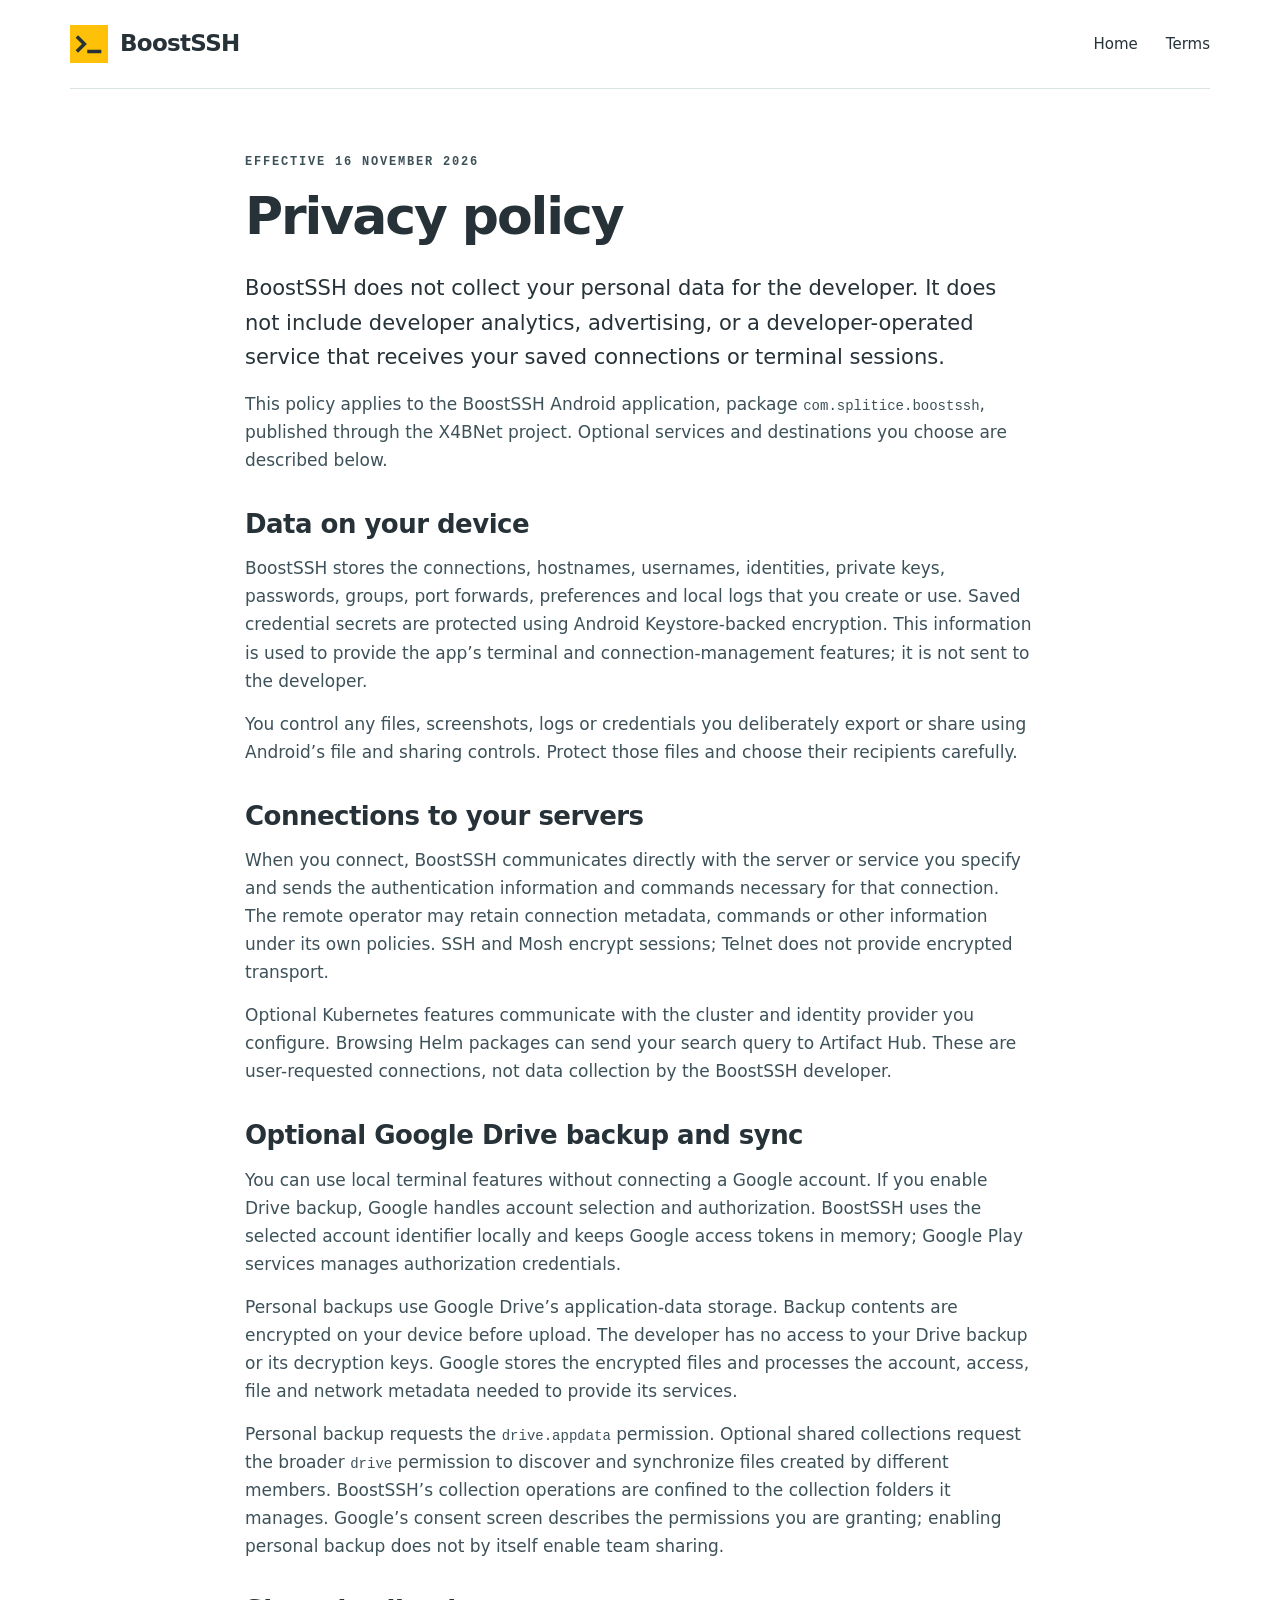
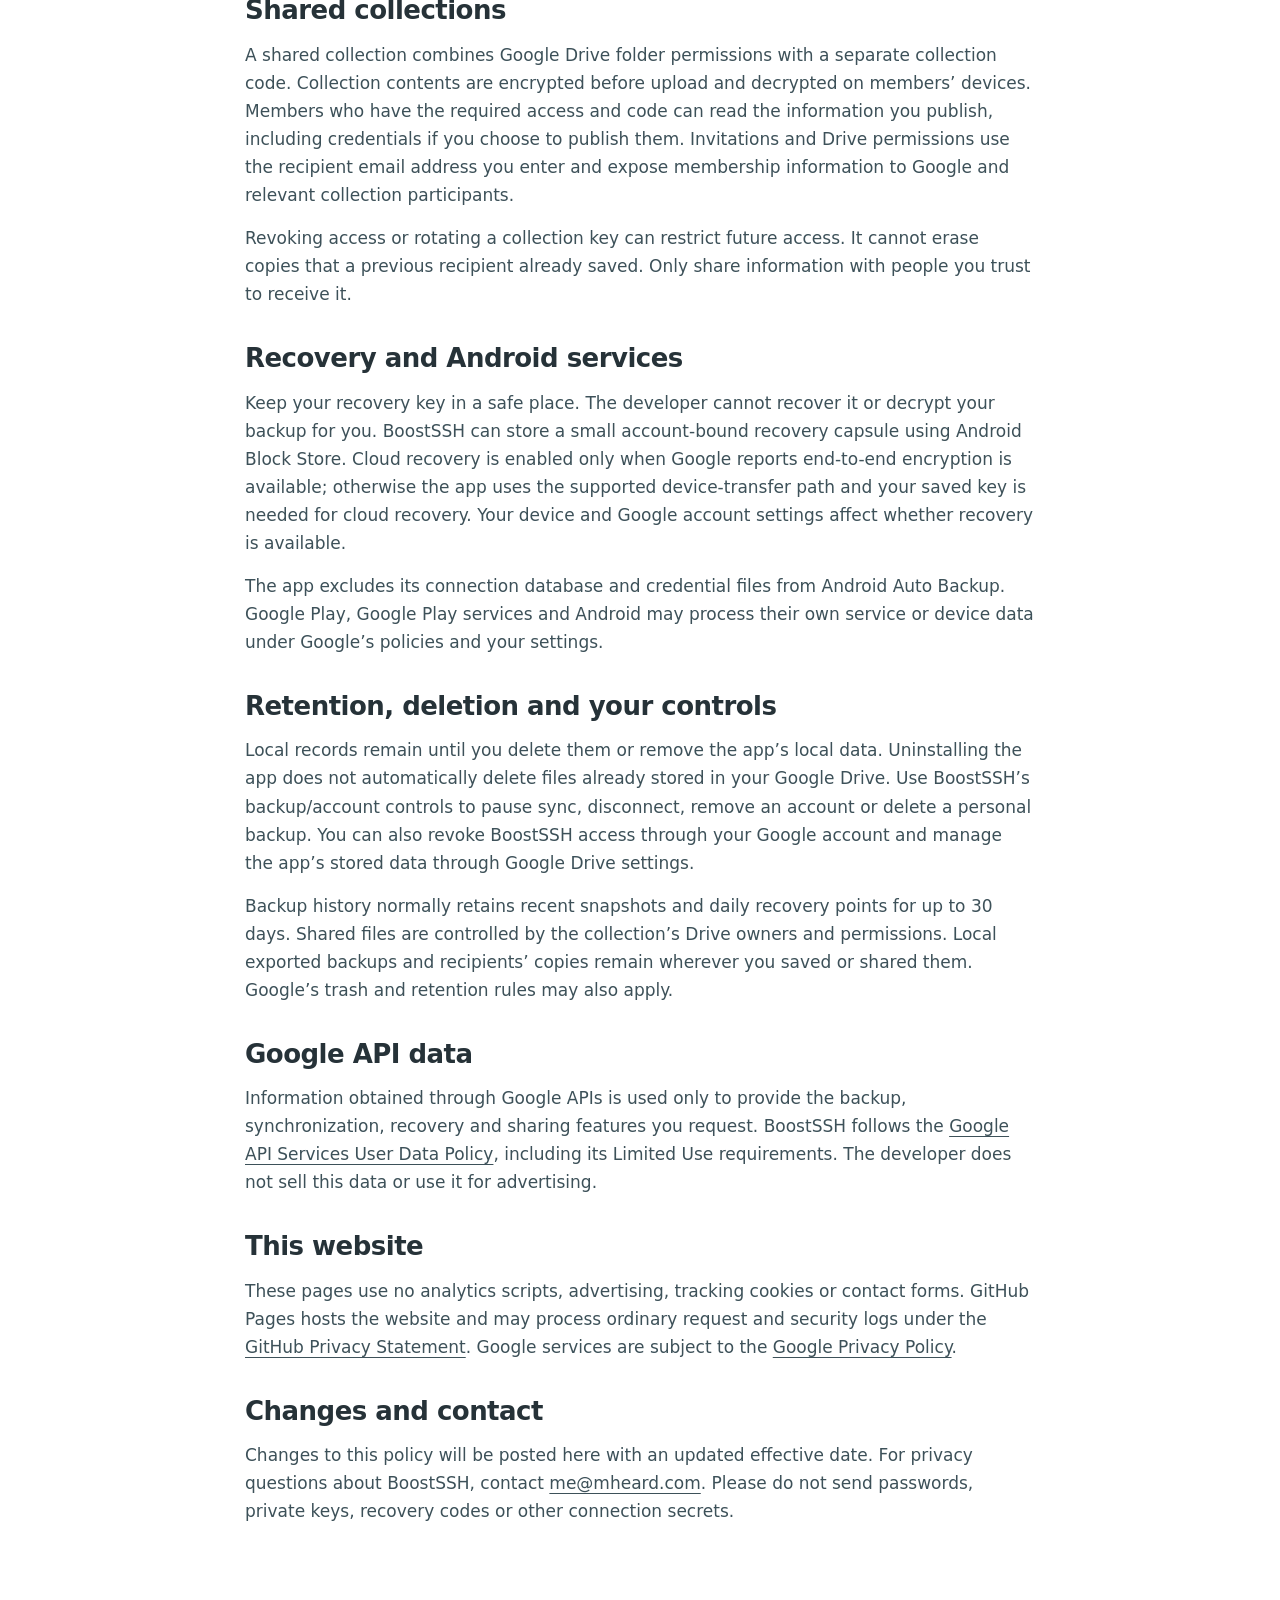
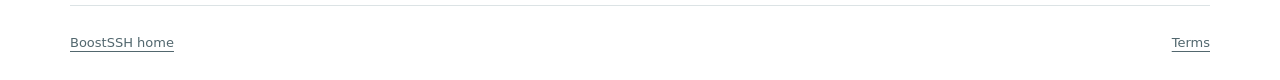
==== privacy.html @ 289b5782 "Publish BoostSSH public pages and store assets" ====
<!doctype html>
<html lang="en"><head><meta charset="utf-8"><meta name="viewport" content="width=device-width,initial-scale=1"><title>BoostSSH Privacy Policy</title><meta name="description" content="How BoostSSH handles local connections, encrypted Google Drive backups, shared collections and recovery."><link rel="icon" href="assets/icon.svg" type="image/svg+xml"><link rel="stylesheet" href="style.css"></head>
<body><header class="shell masthead"><a class="brand" href="./"><img src="assets/icon.svg" width="38" height="38" alt=""><span>BoostSSH</span></a><nav aria-label="Main"><a href="./">Home</a><a href="terms.html">Terms</a></nav></header>
<main class="document"><p class="eyebrow">EFFECTIVE 16 NOVEMBER 2026</p><h1>Privacy policy</h1><p class="lead">BoostSSH does not collect your personal data for the developer. It does not include developer analytics, advertising, or a developer-operated service that receives your saved connections or terminal sessions.</p>
<p>This policy applies to the BoostSSH Android application, package <code>com.splitice.boostssh</code>, published through the X4BNet project. Optional services and destinations you choose are described below.</p>
<h2>Data on your device</h2><p>BoostSSH stores the connections, hostnames, usernames, identities, private keys, passwords, groups, port forwards, preferences and local logs that you create or use. Saved credential secrets are protected using Android Keystore-backed encryption. This information is used to provide the app’s terminal and connection-management features; it is not sent to the developer.</p><p>You control any files, screenshots, logs or credentials you deliberately export or share using Android’s file and sharing controls. Protect those files and choose their recipients carefully.</p>
<h2>Connections to your servers</h2><p>When you connect, BoostSSH communicates directly with the server or service you specify and sends the authentication information and commands necessary for that connection. The remote operator may retain connection metadata, commands or other information under its own policies. SSH and Mosh encrypt sessions; Telnet does not provide encrypted transport.</p><p>Optional Kubernetes features communicate with the cluster and identity provider you configure. Browsing Helm packages can send your search query to Artifact Hub. These are user-requested connections, not data collection by the BoostSSH developer.</p>
<h2>Optional Google Drive backup and sync</h2><p>You can use local terminal features without connecting a Google account. If you enable Drive backup, Google handles account selection and authorization. BoostSSH uses the selected account identifier locally and keeps Google access tokens in memory; Google Play services manages authorization credentials.</p><p>Personal backups use Google Drive’s application-data storage. Backup contents are encrypted on your device before upload. The developer has no access to your Drive backup or its decryption keys. Google stores the encrypted files and processes the account, access, file and network metadata needed to provide its services.</p><p>Personal backup requests the <code>drive.appdata</code> permission. Optional shared collections request the broader <code>drive</code> permission to discover and synchronize files created by different members. BoostSSH’s collection operations are confined to the collection folders it manages. Google’s consent screen describes the permissions you are granting; enabling personal backup does not by itself enable team sharing.</p>
<h2>Shared collections</h2><p>A shared collection combines Google Drive folder permissions with a separate collection code. Collection contents are encrypted before upload and decrypted on members’ devices. Members who have the required access and code can read the information you publish, including credentials if you choose to publish them. Invitations and Drive permissions use the recipient email address you enter and expose membership information to Google and relevant collection participants.</p><p>Revoking access or rotating a collection key can restrict future access. It cannot erase copies that a previous recipient already saved. Only share information with people you trust to receive it.</p>
<h2>Recovery and Android services</h2><p>Keep your recovery key in a safe place. The developer cannot recover it or decrypt your backup for you. BoostSSH can store a small account-bound recovery capsule using Android Block Store. Cloud recovery is enabled only when Google reports end-to-end encryption is available; otherwise the app uses the supported device-transfer path and your saved key is needed for cloud recovery. Your device and Google account settings affect whether recovery is available.</p><p>The app excludes its connection database and credential files from Android Auto Backup. Google Play, Google Play services and Android may process their own service or device data under Google’s policies and your settings.</p>
<h2>Retention, deletion and your controls</h2><p>Local records remain until you delete them or remove the app’s local data. Uninstalling the app does not automatically delete files already stored in your Google Drive. Use BoostSSH’s backup/account controls to pause sync, disconnect, remove an account or delete a personal backup. You can also revoke BoostSSH access through your Google account and manage the app’s stored data through Google Drive settings.</p><p>Backup history normally retains recent snapshots and daily recovery points for up to 30 days. Shared files are controlled by the collection’s Drive owners and permissions. Local exported backups and recipients’ copies remain wherever you saved or shared them. Google’s trash and retention rules may also apply.</p>
<h2>Google API data</h2><p>Information obtained through Google APIs is used only to provide the backup, synchronization, recovery and sharing features you request. BoostSSH follows the <a href="https://developers.google.com/terms/api-services-user-data-policy">Google API Services User Data Policy</a>, including its Limited Use requirements. The developer does not sell this data or use it for advertising.</p>
<h2>This website</h2><p>These pages use no analytics scripts, advertising, tracking cookies or contact forms. GitHub Pages hosts the website and may process ordinary request and security logs under the <a href="https://docs.github.com/en/site-policy/privacy-policies/github-general-privacy-statement">GitHub Privacy Statement</a>. Google services are subject to the <a href="https://policies.google.com/privacy">Google Privacy Policy</a>.</p>
<h2>Changes and contact</h2><p>Changes to this policy will be posted here with an updated effective date. For privacy questions about BoostSSH, contact <a href="mailto:me@mheard.com">me@mheard.com</a>. Please do not send passwords, private keys, recovery codes or other connection secrets.</p>
</main><footer class="shell footer"><a href="./">BoostSSH home</a><a href="terms.html">Terms</a></footer></body></html>
---- style.css ----
:root{color-scheme:light;--ink:#263238;--muted:#52676e;--yellow:#ffc107;--paper:#fff;--line:#dce3e5}*{box-sizing:border-box}html{scroll-behavior:smooth}body{margin:0;background:var(--paper);color:var(--ink);font:17px/1.65 system-ui,-apple-system,"Segoe UI",sans-serif}a{color:inherit;text-underline-offset:4px}a:focus-visible{outline:3px solid #8c6200;outline-offset:5px}.shell{width:min(1140px,calc(100% - 64px));margin-inline:auto}.masthead{display:flex;align-items:center;justify-content:space-between;padding-block:25px;border-bottom:1px solid var(--line)}.brand{display:flex;align-items:center;gap:12px;text-decoration:none;font-size:23px;font-weight:800;letter-spacing:-.7px}nav{display:flex;gap:28px;font-size:15px}nav a{text-decoration:none}.hero{display:grid;grid-template-columns:1.15fr 1fr;gap:70px;align-items:center;padding-block:85px 95px}.eyebrow{font:700 12px/1.6 ui-monospace,SFMono-Regular,Consolas,monospace;letter-spacing:1.8px;color:var(--muted);margin:0 0 20px}h1,h2{line-height:1.13;letter-spacing:-.04em}h1{font-size:clamp(48px,6.2vw,78px);margin:0 0 25px;font-weight:800}.intro{font-size:21px;line-height:1.6;color:var(--muted);max-width:560px;margin:0 0 30px}.button{display:inline-flex;gap:30px;align-items:center;background:var(--yellow);color:var(--ink);padding:13px 21px;border-radius:6px;font-size:16px;font-weight:750;text-decoration:none}.availability{max-width:440px;font-size:12px;line-height:1.7;color:var(--muted);margin-top:16px}.terminal{background:#152127;color:#e1edf0;border:1px solid #314149;border-radius:12px;box-shadow:0 18px 60px #15212717;overflow:hidden;transform:rotate(-1deg)}.terminal-bar{height:46px;border-bottom:1px solid #314149;display:flex;align-items:center;gap:6px;padding-inline:17px}.dot{height:7px;width:7px;border-radius:50%;background:#566870}.terminal-title{font-size:10px;letter-spacing:2px;color:#9badb3;margin-left:12px}.terminal-body{padding:23px 25px 28px;font:14px/1.9 ui-monospace,SFMono-Regular,Consolas,monospace;min-height:260px}.terminal-body p{margin:0 0 11px;white-space:nowrap}.prompt,.cursor{color:#ffd349}.muted,.example-label{color:#99aeb6}.example-label{display:block;font:10px/1.5 system-ui,sans-serif;margin-top:36px}.feature-section{padding-block:55px 63px;background:#f4f6f6;border-block:1px solid var(--line)}.feature-grid{display:grid;grid-template-columns:repeat(3,1fr);gap:45px}.feature-number{font:14px ui-monospace,monospace;color:#8e6900}h2{font-size:27px;font-weight:750;margin:18px 0 14px}.feature-grid p{font-size:16px;color:var(--muted);margin:0}.privacy-note{display:grid;grid-template-columns:1fr 1.3fr;gap:70px;padding-block:64px}.privacy-note p:not(.eyebrow){margin:0 0 15px;color:var(--muted)}.privacy-note h2{font-size:35px;margin:0}.footer{display:flex;align-items:center;justify-content:space-between;gap:25px;border-top:1px solid var(--line);padding-block:26px;font-size:13px;color:var(--muted)}.footer div{display:flex;gap:25px}.document{width:min(790px,calc(100% - 48px));margin:64px auto 80px}.document h1{font-size:52px}.document h2{font-size:26px;margin-top:36px;letter-spacing:-.02em}.document p{margin:15px 0;color:#3d5159}.document .lead{font-size:21px;color:var(--ink)}code{font:14px ui-monospace,SFMono-Regular,Consolas,monospace;overflow-wrap:anywhere}@media(max-width:800px){.shell{width:calc(100% - 40px)}.masthead{padding-block:19px}.hero{grid-template-columns:1fr;gap:35px;padding-block:48px}.hero h1{font-size:58px}.intro{font-size:19px}.terminal{transform:none;max-width:500px}.feature-grid{grid-template-columns:1fr;gap:28px}.feature-grid h2{margin-top:10px}.privacy-note{grid-template-columns:1fr;gap:24px;padding-block:45px}.footer{align-items:flex-start;flex-direction:column;gap:10px}.footer div{gap:17px;flex-wrap:wrap}.document{margin-top:44px}.document h1{font-size:43px}nav{gap:18px;font-size:14px}}
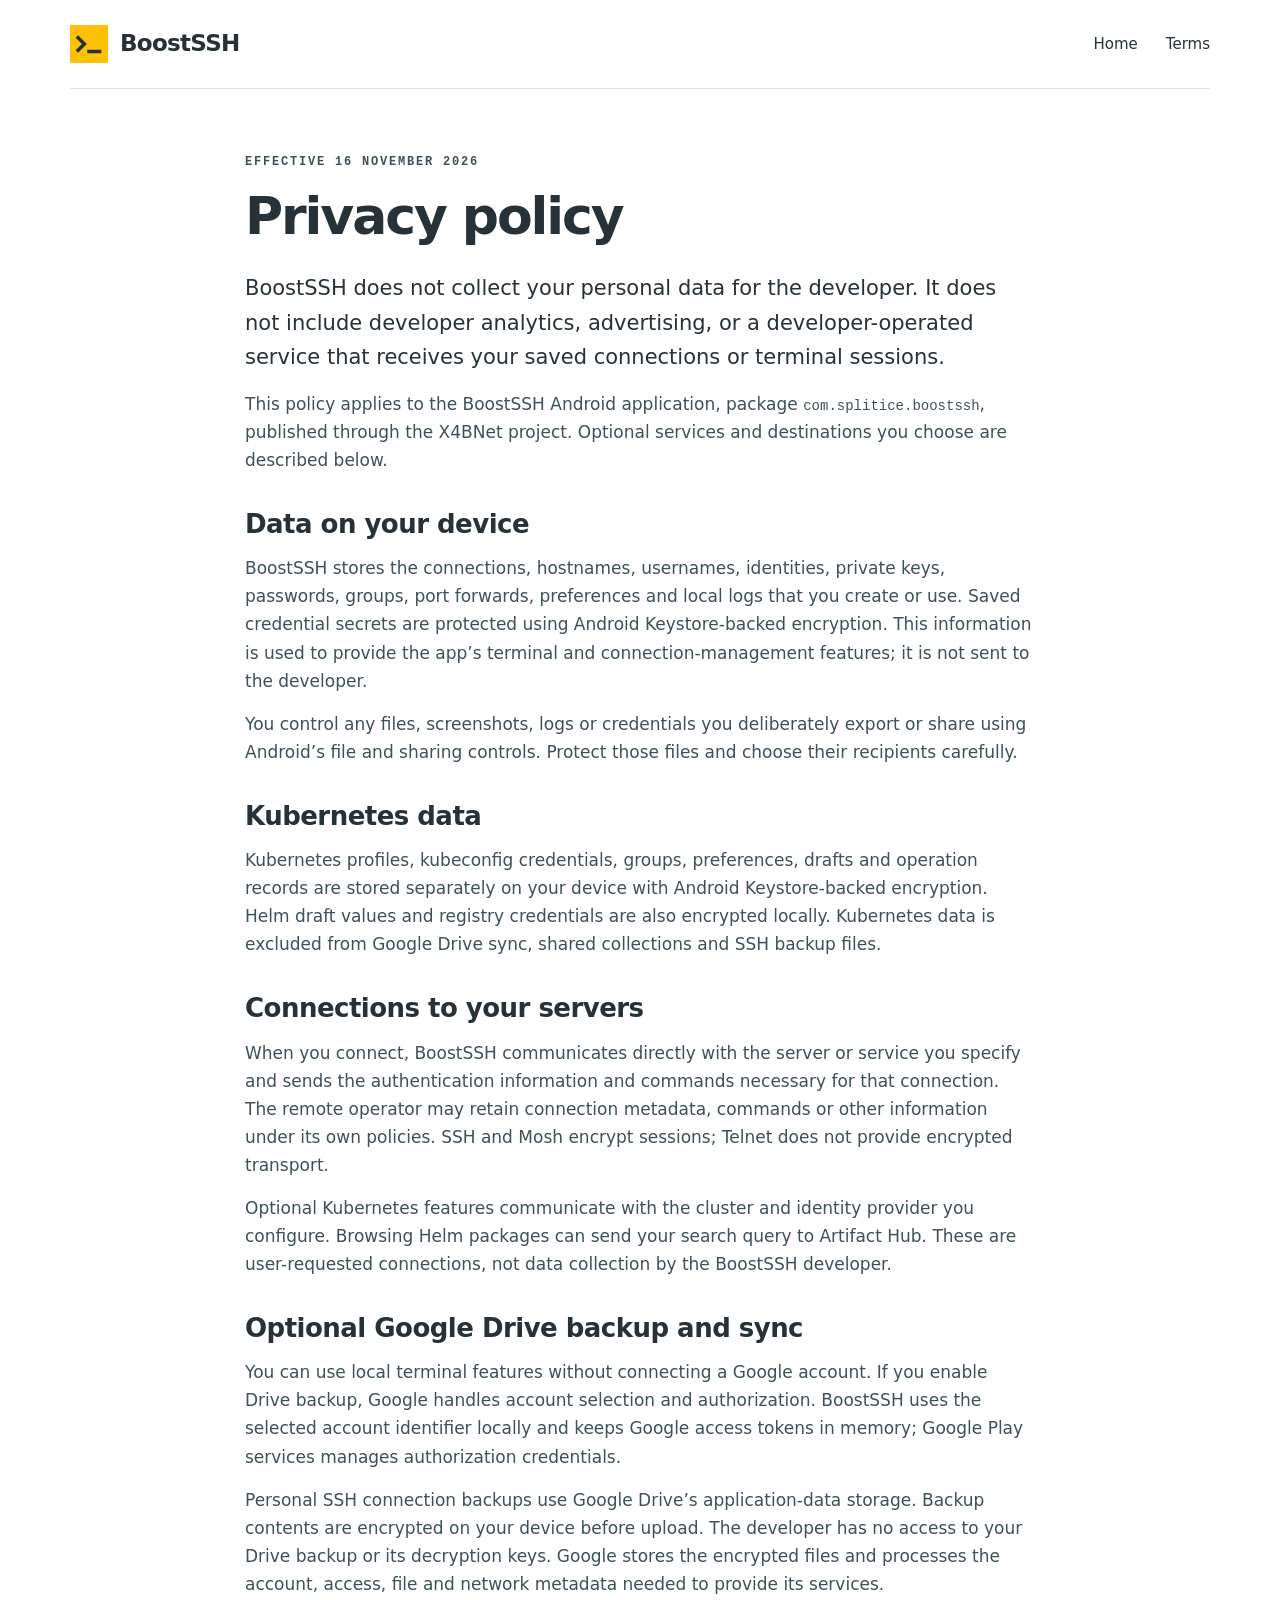
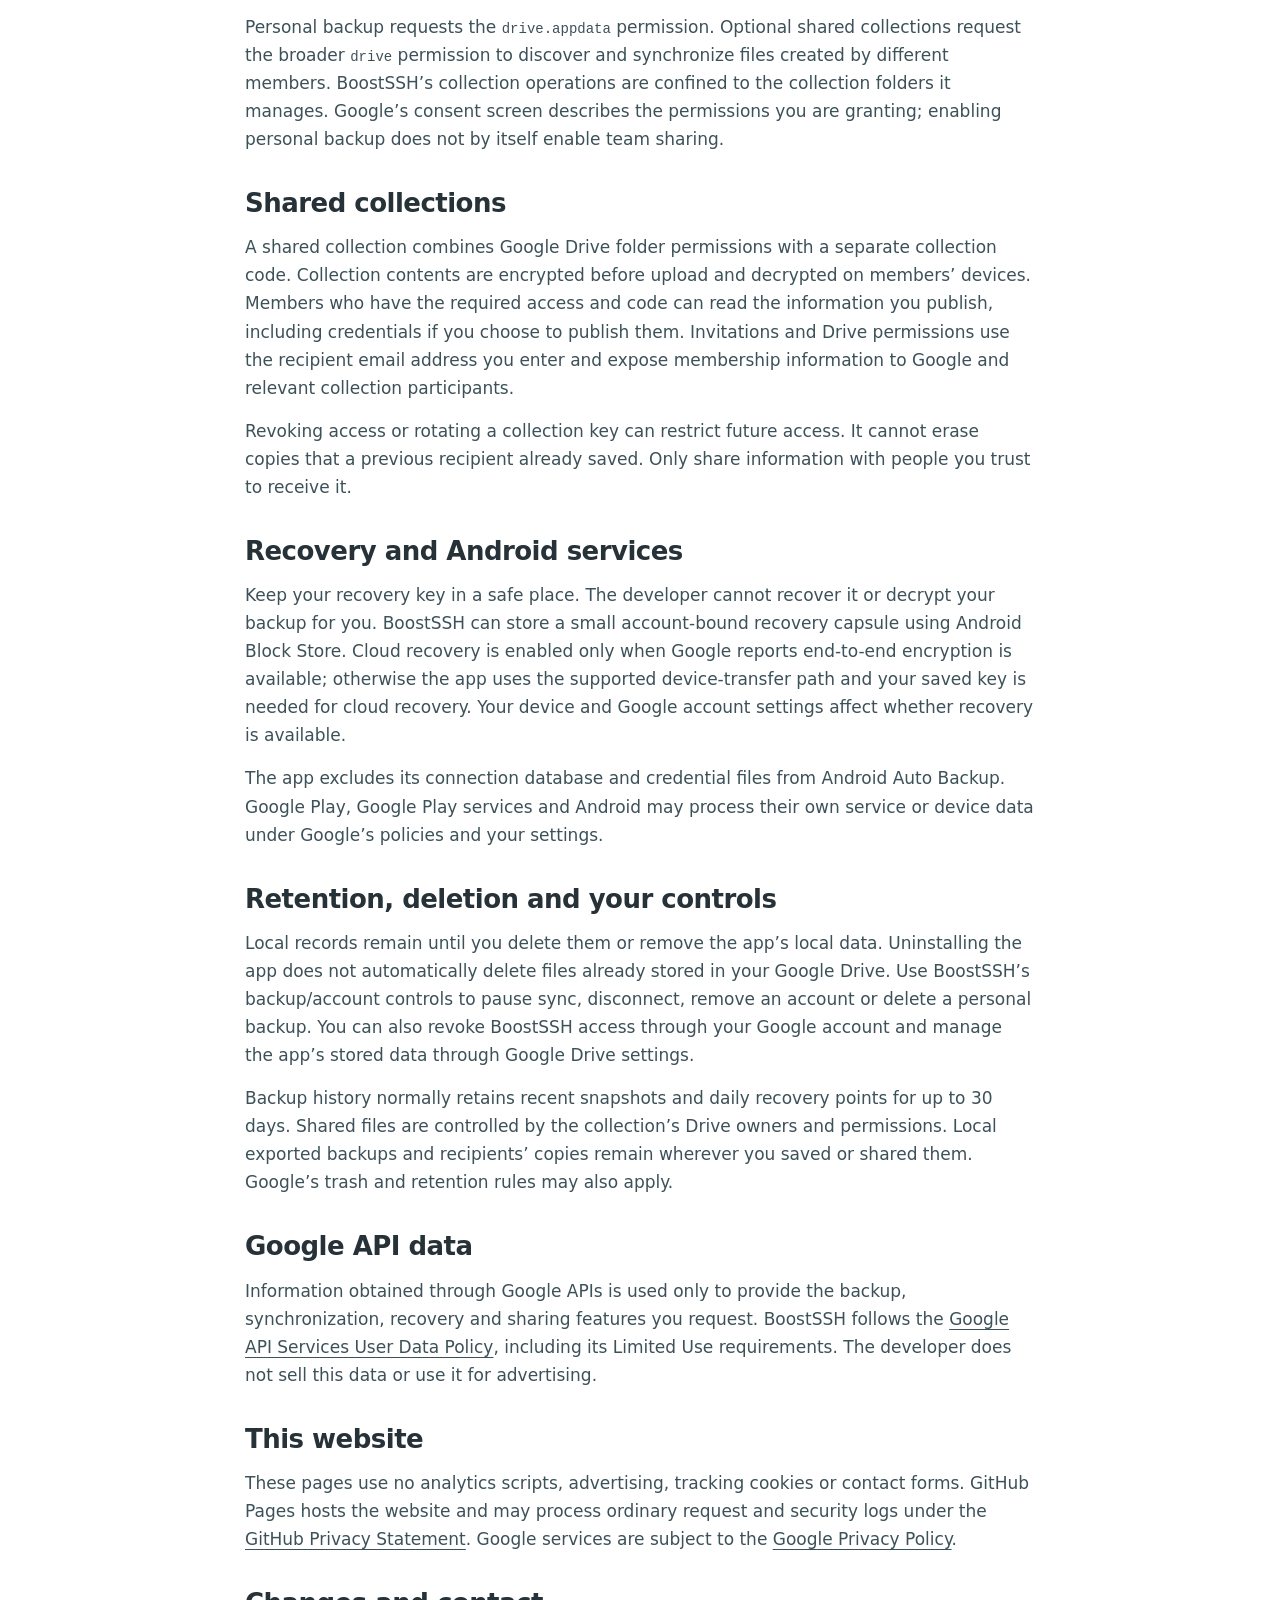
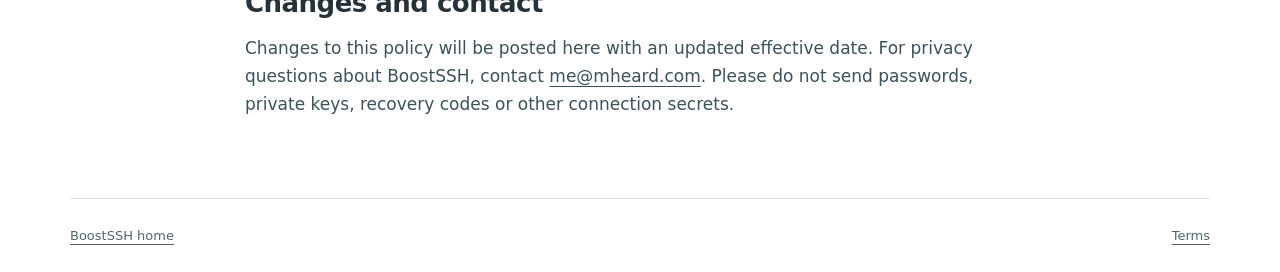
==== commit d7465eb7: "Describe Kubernetes workspace across public pages and store assets" ====
--- a/privacy.html
+++ b/privacy.html
@@ -1,11 +1,12 @@
 <!doctype html>
-<html lang="en"><head><meta charset="utf-8"><meta name="viewport" content="width=device-width,initial-scale=1"><title>BoostSSH Privacy Policy</title><meta name="description" content="How BoostSSH handles local connections, encrypted Google Drive backups, shared collections and recovery."><link rel="icon" href="assets/icon.svg" type="image/svg+xml"><link rel="stylesheet" href="style.css"></head>
+<html lang="en"><head><meta charset="utf-8"><meta name="viewport" content="width=device-width,initial-scale=1"><title>BoostSSH Privacy Policy</title><meta name="description" content="How BoostSSH handles SSH and Kubernetes data, encrypted Google Drive backups, shared collections and recovery."><link rel="icon" href="assets/icon.svg" type="image/svg+xml"><link rel="stylesheet" href="style.css"></head>
 <body><header class="shell masthead"><a class="brand" href="./"><img src="assets/icon.svg" width="38" height="38" alt=""><span>BoostSSH</span></a><nav aria-label="Main"><a href="./">Home</a><a href="terms.html">Terms</a></nav></header>
 <main class="document"><p class="eyebrow">EFFECTIVE 16 NOVEMBER 2026</p><h1>Privacy policy</h1><p class="lead">BoostSSH does not collect your personal data for the developer. It does not include developer analytics, advertising, or a developer-operated service that receives your saved connections or terminal sessions.</p>
 <p>This policy applies to the BoostSSH Android application, package <code>com.splitice.boostssh</code>, published through the X4BNet project. Optional services and destinations you choose are described below.</p>
 <h2>Data on your device</h2><p>BoostSSH stores the connections, hostnames, usernames, identities, private keys, passwords, groups, port forwards, preferences and local logs that you create or use. Saved credential secrets are protected using Android Keystore-backed encryption. This information is used to provide the app’s terminal and connection-management features; it is not sent to the developer.</p><p>You control any files, screenshots, logs or credentials you deliberately export or share using Android’s file and sharing controls. Protect those files and choose their recipients carefully.</p>
+<h2>Kubernetes data</h2><p>Kubernetes profiles, kubeconfig credentials, groups, preferences, drafts and operation records are stored separately on your device with Android Keystore-backed encryption. Helm draft values and registry credentials are also encrypted locally. Kubernetes data is excluded from Google Drive sync, shared collections and SSH backup files.</p>
 <h2>Connections to your servers</h2><p>When you connect, BoostSSH communicates directly with the server or service you specify and sends the authentication information and commands necessary for that connection. The remote operator may retain connection metadata, commands or other information under its own policies. SSH and Mosh encrypt sessions; Telnet does not provide encrypted transport.</p><p>Optional Kubernetes features communicate with the cluster and identity provider you configure. Browsing Helm packages can send your search query to Artifact Hub. These are user-requested connections, not data collection by the BoostSSH developer.</p>
-<h2>Optional Google Drive backup and sync</h2><p>You can use local terminal features without connecting a Google account. If you enable Drive backup, Google handles account selection and authorization. BoostSSH uses the selected account identifier locally and keeps Google access tokens in memory; Google Play services manages authorization credentials.</p><p>Personal backups use Google Drive’s application-data storage. Backup contents are encrypted on your device before upload. The developer has no access to your Drive backup or its decryption keys. Google stores the encrypted files and processes the account, access, file and network metadata needed to provide its services.</p><p>Personal backup requests the <code>drive.appdata</code> permission. Optional shared collections request the broader <code>drive</code> permission to discover and synchronize files created by different members. BoostSSH’s collection operations are confined to the collection folders it manages. Google’s consent screen describes the permissions you are granting; enabling personal backup does not by itself enable team sharing.</p>
+<h2>Optional Google Drive backup and sync</h2><p>You can use local terminal features without connecting a Google account. If you enable Drive backup, Google handles account selection and authorization. BoostSSH uses the selected account identifier locally and keeps Google access tokens in memory; Google Play services manages authorization credentials.</p><p>Personal SSH connection backups use Google Drive’s application-data storage. Backup contents are encrypted on your device before upload. The developer has no access to your Drive backup or its decryption keys. Google stores the encrypted files and processes the account, access, file and network metadata needed to provide its services.</p><p>Personal backup requests the <code>drive.appdata</code> permission. Optional shared collections request the broader <code>drive</code> permission to discover and synchronize files created by different members. BoostSSH’s collection operations are confined to the collection folders it manages. Google’s consent screen describes the permissions you are granting; enabling personal backup does not by itself enable team sharing.</p>
 <h2>Shared collections</h2><p>A shared collection combines Google Drive folder permissions with a separate collection code. Collection contents are encrypted before upload and decrypted on members’ devices. Members who have the required access and code can read the information you publish, including credentials if you choose to publish them. Invitations and Drive permissions use the recipient email address you enter and expose membership information to Google and relevant collection participants.</p><p>Revoking access or rotating a collection key can restrict future access. It cannot erase copies that a previous recipient already saved. Only share information with people you trust to receive it.</p>
 <h2>Recovery and Android services</h2><p>Keep your recovery key in a safe place. The developer cannot recover it or decrypt your backup for you. BoostSSH can store a small account-bound recovery capsule using Android Block Store. Cloud recovery is enabled only when Google reports end-to-end encryption is available; otherwise the app uses the supported device-transfer path and your saved key is needed for cloud recovery. Your device and Google account settings affect whether recovery is available.</p><p>The app excludes its connection database and credential files from Android Auto Backup. Google Play, Google Play services and Android may process their own service or device data under Google’s policies and your settings.</p>
 <h2>Retention, deletion and your controls</h2><p>Local records remain until you delete them or remove the app’s local data. Uninstalling the app does not automatically delete files already stored in your Google Drive. Use BoostSSH’s backup/account controls to pause sync, disconnect, remove an account or delete a personal backup. You can also revoke BoostSSH access through your Google account and manage the app’s stored data through Google Drive settings.</p><p>Backup history normally retains recent snapshots and daily recovery points for up to 30 days. Shared files are controlled by the collection’s Drive owners and permissions. Local exported backups and recipients’ copies remain wherever you saved or shared them. Google’s trash and retention rules may also apply.</p>
--- a/style.css
+++ b/style.css
@@ -1 +1,3 @@
-:root{color-scheme:light;--ink:#263238;--muted:#52676e;--yellow:#ffc107;--paper:#fff;--line:#dce3e5}*{box-sizing:border-box}html{scroll-behavior:smooth}body{margin:0;background:var(--paper);color:var(--ink);font:17px/1.65 system-ui,-apple-system,"Segoe UI",sans-serif}a{color:inherit;text-underline-offset:4px}a:focus-visible{outline:3px solid #8c6200;outline-offset:5px}.shell{width:min(1140px,calc(100% - 64px));margin-inline:auto}.masthead{display:flex;align-items:center;justify-content:space-between;padding-block:25px;border-bottom:1px solid var(--line)}.brand{display:flex;align-items:center;gap:12px;text-decoration:none;font-size:23px;font-weight:800;letter-spacing:-.7px}nav{display:flex;gap:28px;font-size:15px}nav a{text-decoration:none}.hero{display:grid;grid-template-columns:1.15fr 1fr;gap:70px;align-items:center;padding-block:85px 95px}.eyebrow{font:700 12px/1.6 ui-monospace,SFMono-Regular,Consolas,monospace;letter-spacing:1.8px;color:var(--muted);margin:0 0 20px}h1,h2{line-height:1.13;letter-spacing:-.04em}h1{font-size:clamp(48px,6.2vw,78px);margin:0 0 25px;font-weight:800}.intro{font-size:21px;line-height:1.6;color:var(--muted);max-width:560px;margin:0 0 30px}.button{display:inline-flex;gap:30px;align-items:center;background:var(--yellow);color:var(--ink);padding:13px 21px;border-radius:6px;font-size:16px;font-weight:750;text-decoration:none}.availability{max-width:440px;font-size:12px;line-height:1.7;color:var(--muted);margin-top:16px}.terminal{background:#152127;color:#e1edf0;border:1px solid #314149;border-radius:12px;box-shadow:0 18px 60px #15212717;overflow:hidden;transform:rotate(-1deg)}.terminal-bar{height:46px;border-bottom:1px solid #314149;display:flex;align-items:center;gap:6px;padding-inline:17px}.dot{height:7px;width:7px;border-radius:50%;background:#566870}.terminal-title{font-size:10px;letter-spacing:2px;color:#9badb3;margin-left:12px}.terminal-body{padding:23px 25px 28px;font:14px/1.9 ui-monospace,SFMono-Regular,Consolas,monospace;min-height:260px}.terminal-body p{margin:0 0 11px;white-space:nowrap}.prompt,.cursor{color:#ffd349}.muted,.example-label{color:#99aeb6}.example-label{display:block;font:10px/1.5 system-ui,sans-serif;margin-top:36px}.feature-section{padding-block:55px 63px;background:#f4f6f6;border-block:1px solid var(--line)}.feature-grid{display:grid;grid-template-columns:repeat(3,1fr);gap:45px}.feature-number{font:14px ui-monospace,monospace;color:#8e6900}h2{font-size:27px;font-weight:750;margin:18px 0 14px}.feature-grid p{font-size:16px;color:var(--muted);margin:0}.privacy-note{display:grid;grid-template-columns:1fr 1.3fr;gap:70px;padding-block:64px}.privacy-note p:not(.eyebrow){margin:0 0 15px;color:var(--muted)}.privacy-note h2{font-size:35px;margin:0}.footer{display:flex;align-items:center;justify-content:space-between;gap:25px;border-top:1px solid var(--line);padding-block:26px;font-size:13px;color:var(--muted)}.footer div{display:flex;gap:25px}.document{width:min(790px,calc(100% - 48px));margin:64px auto 80px}.document h1{font-size:52px}.document h2{font-size:26px;margin-top:36px;letter-spacing:-.02em}.document p{margin:15px 0;color:#3d5159}.document .lead{font-size:21px;color:var(--ink)}code{font:14px ui-monospace,SFMono-Regular,Consolas,monospace;overflow-wrap:anywhere}@media(max-width:800px){.shell{width:calc(100% - 40px)}.masthead{padding-block:19px}.hero{grid-template-columns:1fr;gap:35px;padding-block:48px}.hero h1{font-size:58px}.intro{font-size:19px}.terminal{transform:none;max-width:500px}.feature-grid{grid-template-columns:1fr;gap:28px}.feature-grid h2{margin-top:10px}.privacy-note{grid-template-columns:1fr;gap:24px;padding-block:45px}.footer{align-items:flex-start;flex-direction:column;gap:10px}.footer div{gap:17px;flex-wrap:wrap}.document{margin-top:44px}.document h1{font-size:43px}nav{gap:18px;font-size:14px}}
+:root{color-scheme:light;--ink:#263238;--muted:#52676e;--yellow:#ffc107;--paper:#fff;--line:#dce3e5}*{box-sizing:border-box}html{scroll-behavior:smooth}body{margin:0;background:var(--paper);color:var(--ink);font:17px/1.65 system-ui,-apple-system,"Segoe UI",sans-serif}a{color:inherit;text-underline-offset:4px}a:focus-visible{outline:3px solid #8c6200;outline-offset:5px}.shell{width:min(1140px,calc(100% - 64px));margin-inline:auto}.masthead{display:flex;align-items:center;justify-content:space-between;padding-block:25px;border-bottom:1px solid var(--line)}.brand{display:flex;align-items:center;gap:12px;text-decoration:none;font-size:23px;font-weight:800;letter-spacing:-.7px}nav{display:flex;gap:28px;font-size:15px}nav a{text-decoration:none}.hero{display:grid;grid-template-columns:1.15fr 1fr;gap:70px;align-items:center;padding-block:85px 95px}.eyebrow{font:700 12px/1.6 ui-monospace,SFMono-Regular,Consolas,monospace;letter-spacing:1.8px;color:var(--muted);margin:0 0 20px}h1,h2{line-height:1.13;letter-spacing:-.04em}h1{font-size:clamp(48px,6.2vw,78px);margin:0 0 25px;font-weight:800}.intro{font-size:21px;line-height:1.6;color:var(--muted);max-width:560px;margin:0 0 30px}.button{display:inline-flex;gap:30px;align-items:center;background:var(--yellow);color:var(--ink);padding:13px 21px;border-radius:6px;font-size:16px;font-weight:750;text-decoration:none}.availability{max-width:440px;font-size:12px;line-height:1.7;color:var(--muted);margin-top:16px}.terminal{background:#152127;color:#e1edf0;border:1px solid #314149;border-radius:12px;box-shadow:0 18px 60px #15212717;overflow:hidden;transform:rotate(-1deg)}.terminal-bar{height:46px;border-bottom:1px solid #314149;display:flex;align-items:center;gap:6px;padding-inline:17px}.dot{height:7px;width:7px;border-radius:50%;background:#566870}.terminal-title{font-size:10px;letter-spacing:2px;color:#9badb3;margin-left:12px}.terminal-body{padding:23px 25px 28px;font:14px/1.9 ui-monospace,SFMono-Regular,Consolas,monospace;min-height:260px}.terminal-body p{margin:0 0 11px;white-space:nowrap}.prompt,.cursor{color:#ffd349}.muted,.example-label{color:#99aeb6}.example-label{display:block;font:10px/1.5 system-ui,sans-serif;margin-top:36px}.feature-section{padding-block:55px 63px;background:#f4f6f6;border-block:1px solid var(--line)}.feature-grid{display:grid;grid-template-columns:repeat(2,1fr);gap:45px}.feature-number{font:14px ui-monospace,monospace;color:#8e6900}h2{font-size:27px;font-weight:750;margin:18px 0 14px}.feature-grid p{font-size:16px;color:var(--muted);margin:0}.privacy-note{display:grid;grid-template-columns:1fr 1.3fr;gap:70px;padding-block:64px}.privacy-note p:not(.eyebrow){margin:0 0 15px;color:var(--muted)}.privacy-note h2{font-size:35px;margin:0}.footer{display:flex;align-items:center;justify-content:space-between;gap:25px;border-top:1px solid var(--line);padding-block:26px;font-size:13px;color:var(--muted)}.footer div{display:flex;gap:25px}.document{width:min(790px,calc(100% - 48px));margin:64px auto 80px}.document h1{font-size:52px}.document h2{font-size:26px;margin-top:36px;letter-spacing:-.02em}.document p{margin:15px 0;color:#3d5159}.document .lead{font-size:21px;color:var(--ink)}code{font:14px ui-monospace,SFMono-Regular,Consolas,monospace;overflow-wrap:anywhere}@media(max-width:800px){.shell{width:calc(100% - 40px)}.masthead{padding-block:19px}.hero{grid-template-columns:1fr;gap:35px;padding-block:48px}.hero h1{font-size:58px}.intro{font-size:19px}.terminal{transform:none;max-width:500px}.feature-grid{grid-template-columns:1fr;gap:28px}.feature-grid h2{margin-top:10px}.privacy-note{grid-template-columns:1fr;gap:24px;padding-block:45px}.footer{align-items:flex-start;flex-direction:column;gap:10px}.footer div{gap:17px;flex-wrap:wrap}.document{margin-top:44px}.document h1{font-size:43px}nav{gap:18px;font-size:14px}}
+
+@media(max-width:600px){.masthead{flex-wrap:wrap;gap:16px}.masthead nav{width:100%;justify-content:space-between}}
